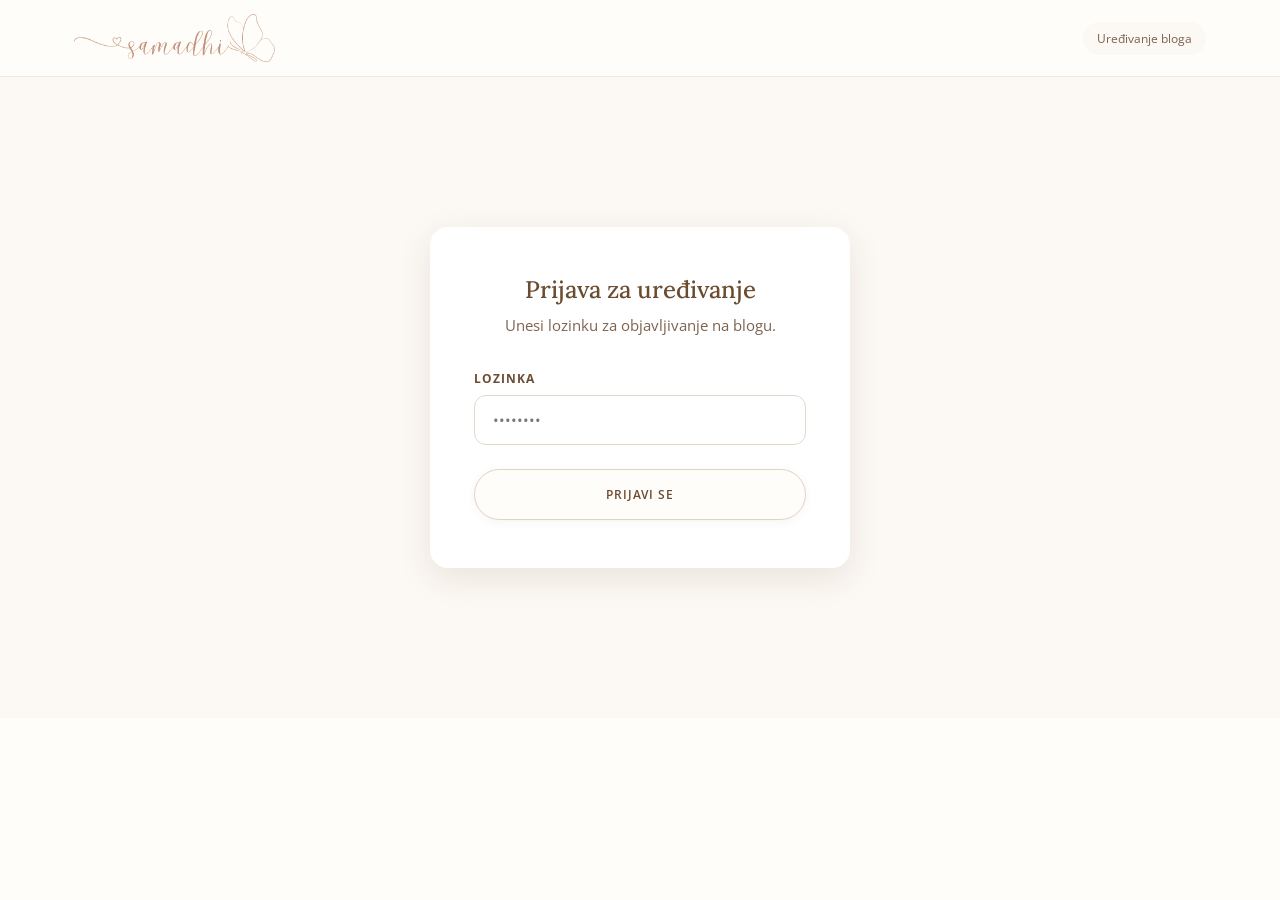
==== admin.html @ ea444161 "Linija ispod tabova baš tanka — 1px (v=26) Co-Authored-By: Claude Fable 5 <noreply@anthropic.com>" ====
<!DOCTYPE html>
<html lang="hr">
<head>
<meta charset="UTF-8">
<meta name="viewport" content="width=device-width, initial-scale=1.0">
<meta name="robots" content="noindex, nofollow">
<title>Uređivanje bloga | Petra Pavlek</title>
<link rel="preconnect" href="https://fonts.googleapis.com">
<link rel="preconnect" href="https://fonts.gstatic.com" crossorigin>
<link href="https://fonts.googleapis.com/css2?family=Lora:ital,wght@0,400;0,500;0,600;0,700;1,400&family=Open+Sans:wght@300;400;500;600;700&display=swap" rel="stylesheet">
<link rel="stylesheet" href="style.css?v=26">
<style>
  .admin-wrap{max-width:860px;margin:0 auto;padding:50px 24px 90px;}
  .admin-bar{display:flex;justify-content:space-between;align-items:center;gap:16px;margin-bottom:30px;flex-wrap:wrap;}
  .admin-bar h1{font-size:26px;font-weight:500;}
  .pill{font-size:12px;background:var(--light);border-radius:100px;padding:6px 14px;color:var(--grey);}
  #editor-card{background:#fff;border-radius:18px;box-shadow:0 10px 34px rgba(20,40,40,.10);padding:36px;}
  .toolbar{display:flex;gap:6px;flex-wrap:wrap;border:1px solid #d0d5d2;border-bottom:none;border-radius:12px 12px 0 0;padding:8px;background:#fafbfb;}
  .toolbar button{border:none;background:#fff;border:1px solid #e3e7e6;border-radius:8px;padding:7px 12px;font-family:inherit;font-size:13px;cursor:pointer;color:var(--dark);}
  .toolbar button:hover{background:var(--teal);color:#fff;border-color:var(--teal);}
  .toolbar button b{font-weight:700;}
  #editor{min-height:320px;border:1px solid #d0d5d2;border-radius:0 0 12px 12px;padding:18px 20px;outline:none;font-size:16px;line-height:1.75;background:#fff;}
  #editor:focus{border-color:var(--teal);}
  #editor:empty::before{content:'Napiši ili zalijepi svoj tekst ovdje…';color:#a5a3a3;}
  #editor h2{font-size:22px;margin:18px 0 8px;}
  #editor blockquote{border-left:3px solid var(--teal);padding-left:14px;color:var(--grey);font-style:italic;margin:12px 0;}
  #editor img{max-width:100%;border-radius:12px;margin:10px 0;}
  #editor p{margin-bottom:12px;}
  .cover-preview{margin-top:10px;border-radius:12px;max-height:200px;object-fit:cover;display:none;}
  .btn-row{display:flex;gap:12px;margin-top:22px;flex-wrap:wrap;align-items:center;}
  .btn.secondary{background:#e9eeee;color:var(--dark);}
  .status{font-size:14px;color:var(--teal);font-weight:600;}
  .status.err{color:#b23b3b;}
  .post-row{display:flex;justify-content:space-between;align-items:center;gap:14px;background:var(--light);border-radius:12px;padding:14px 20px;margin-bottom:10px;flex-wrap:wrap;}
  .post-row strong{font-family:'Lora',Georgia,serif;font-weight:600;color:var(--dark);}
  .post-row .meta{font-size:12.5px;color:#8a8888;}
  .post-actions{display:flex;gap:8px;}
  .mini{font-size:11px;font-weight:700;letter-spacing:.08em;text-transform:uppercase;padding:8px 16px;border-radius:100px;border:none;cursor:pointer;}
  .mini.edit{background:var(--teal);color:#fff;}
  .mini.del{background:#f1dcdc;color:#8a2f2f;}
  #login-card{max-width:420px;margin:70px auto;}
  h2.section{font-size:20px;font-weight:600;margin:44px 0 16px;}
  @media (max-width:560px){
    .admin-wrap{padding:30px 16px 60px;}
    #editor-card{padding:24px 18px;}
    .post-row{padding:12px 16px;}
  }
</style>
</head>
<body>

<header>
  <div class="wrap nav">
    <a href="index.html" class="logo"><img src="img/logo-samadhi.png" alt="Samadhi by Petra Pavlek"></a>
    <span class="pill">Uređivanje bloga</span>
  </div>
</header>

<div class="form-wrap" id="login-view">
  <div class="form-card" id="login-card">
    <h2>Prijava za uređivanje</h2>
    <p class="sub">Unesi lozinku za objavljivanje na blogu.</p>
    <form id="login-form">
      <div class="field">
        <label for="pass">Lozinka</label>
        <input id="pass" type="password" placeholder="••••••••" required>
      </div>
      <button type="submit" class="btn">Prijavi se</button>
      <p class="form-note status err" id="login-err" style="display:none;">Pogrešna lozinka, pokušaj ponovno.</p>
    </form>
  </div>
</div>

<div class="admin-wrap" id="admin-view" style="display:none;">
  <div class="admin-bar">
    <h1 id="mode-title">Novi blog post</h1>
    <div>
      <a href="blog.html" class="pill" target="_blank">Otvori blog ↗</a>
      <button class="mini del" id="logout">Odjava</button>
    </div>
  </div>

  <div id="editor-card">
    <div class="field">
      <label for="f-title">Naslov</label>
      <input id="f-title" type="text" placeholder="Naslov objave">
    </div>
    <div class="field">
      <label for="f-excerpt">Kratki opis (prikazuje se na listi objava)</label>
      <input id="f-excerpt" type="text" placeholder="Jedna do dvije rečenice o čemu je tekst">
    </div>
    <div class="field">
      <label for="f-cover">Naslovna fotografija</label>
      <input id="f-cover" type="file" accept="image/*">
      <img class="cover-preview" id="cover-preview" alt="">
    </div>
    <div class="field">
      <label>Tekst objave</label>
      <div class="toolbar">
        <button type="button" data-cmd="formatBlock" data-val="h2">Podnaslov</button>
        <button type="button" data-cmd="bold"><b>B</b></button>
        <button type="button" data-cmd="italic"><i>I</i></button>
        <button type="button" data-cmd="underline"><u>U</u></button>
        <button type="button" data-cmd="insertUnorderedList">• Lista</button>
        <button type="button" data-cmd="insertOrderedList">1. Lista</button>
        <button type="button" data-cmd="formatBlock" data-val="blockquote">„Citat“</button>
        <button type="button" id="tb-link">Link</button>
        <button type="button" id="tb-img">📷 Slika</button>
        <button type="button" data-cmd="formatBlock" data-val="p">Običan tekst</button>
      </div>
      <div id="editor" contenteditable="true"></div>
    </div>
    <div class="btn-row">
      <button class="btn" id="publish">Objavi</button>
      <button class="btn secondary" id="new-post" style="display:none;">＋ Novi post</button>
      <span class="status" id="status"></span>
    </div>
    <p class="form-note" style="text-align:left;">Tekst zalijepi tipkama Cmd+V (Mac) ili Ctrl+V (Windows) direktno u polje. Sliku ubacuješ gumbom 📷. Nakon objave, novi tekst je na blogu za oko minutu.</p>
  </div>

  <h2 class="section">Objavljeni postovi</h2>
  <div id="post-list"><p class="meta">Učitavam…</p></div>
</div>

<script>
var API = '/api/blog';
var editingSlug = null;
var coverData = '';
var editor = document.getElementById('editor');

function pass(){ return sessionStorage.getItem('blogpass') || ''; }

// ---- prijava ----
document.getElementById('login-form').addEventListener('submit', function(e){
  e.preventDefault();
  var p = document.getElementById('pass').value;
  fetch(API, {method:'POST', headers:{'Content-Type':'application/json'}, body: JSON.stringify({action:'login', password:p})})
    .then(function(r){
      if (r.ok) { sessionStorage.setItem('blogpass', p); showAdmin(); }
      else document.getElementById('login-err').style.display = 'block';
    });
});
document.getElementById('logout').addEventListener('click', function(){
  sessionStorage.removeItem('blogpass'); location.reload();
});

function showAdmin(){
  document.getElementById('login-view').style.display = 'none';
  document.getElementById('admin-view').style.display = 'block';
  loadList();
}
if (pass()) showAdmin();

// ---- alatna traka ----
document.querySelectorAll('.toolbar button[data-cmd]').forEach(function(b){
  b.addEventListener('mousedown', function(e){ e.preventDefault(); }); // zadrži selekciju
  b.addEventListener('click', function(){
    editor.focus();
    document.execCommand(b.dataset.cmd, false, b.dataset.val || null);
  });
});
document.getElementById('tb-link').addEventListener('mousedown', function(e){ e.preventDefault(); });
document.getElementById('tb-link').addEventListener('click', function(){
  var url = prompt('Adresa linka (https://…):');
  if (url) { editor.focus(); document.execCommand('createLink', false, url); }
});

// ---- lijepljenje: uvijek kao čisti tekst (radi u svim preglednicima) ----
editor.addEventListener('paste', function(e){
  e.preventDefault();
  var t = (e.clipboardData || window.clipboardData).getData('text/plain');
  if (!t) return;
  t = t.replace(/\r\n/g, '\n');
  var html = t.split(/\n{2,}/).map(function(par){
    return '<p>' + par.split('\n').join('<br>')
      .replace(/&/g,'&amp;').replace(/</g,'&lt;').replace(/>/g,'&gt;')
      .replace(/&lt;br&gt;/g,'<br>') + '</p>';
  }).join('');
  document.execCommand('insertHTML', false, html);
});

// ---- slike ----
function resizeImage(file, maxW, cb){
  var img = new Image();
  img.onload = function(){
    var w = Math.min(maxW, img.width);
    var h = Math.round(img.height * w / img.width);
    var c = document.createElement('canvas');
    c.width = w; c.height = h;
    c.getContext('2d').drawImage(img, 0, 0, w, h);
    cb(c.toDataURL('image/jpeg', 0.82));
  };
  img.src = URL.createObjectURL(file);
}
document.getElementById('tb-img').addEventListener('mousedown', function(e){ e.preventDefault(); });
document.getElementById('tb-img').addEventListener('click', function(){
  var inp = document.createElement('input');
  inp.type = 'file'; inp.accept = 'image/*';
  inp.onchange = function(){
    if (!inp.files[0]) return;
    resizeImage(inp.files[0], 1400, function(dataUri){
      editor.focus();
      document.execCommand('insertHTML', false, '<img src="' + dataUri + '"><p><br></p>');
    });
  };
  inp.click();
});
// naslovna fotka: automatski izreži na omjer 3:2 (1200x800) da sve kartice izgledaju jednako
function cropCover(file, cb){
  var img = new Image();
  img.onload = function(){
    var TW = 1200, TH = 800;
    var scale = Math.max(TW / img.width, TH / img.height);
    var sw = TW / scale, sh = TH / scale;
    var sx = (img.width - sw) / 2, sy = (img.height - sh) / 2;
    var c = document.createElement('canvas');
    c.width = TW; c.height = TH;
    c.getContext('2d').drawImage(img, sx, sy, sw, sh, 0, 0, TW, TH);
    cb(c.toDataURL('image/jpeg', 0.82));
  };
  img.src = URL.createObjectURL(file);
}
document.getElementById('f-cover').addEventListener('change', function(){
  if (!this.files[0]) return;
  cropCover(this.files[0], function(dataUri){
    coverData = dataUri;
    var pv = document.getElementById('cover-preview');
    pv.src = dataUri; pv.style.display = 'block';
  });
});

// ---- slug ----
function slugify(s){
  var map = {'č':'c','ć':'c','ž':'z','š':'s','đ':'d'};
  return s.toLowerCase().replace(/[čćžšđ]/g, function(c){return map[c];})
    .replace(/[^a-z0-9]+/g, '-').replace(/^-+|-+$/g, '').slice(0, 60);
}

// ---- objava ----
document.getElementById('publish').addEventListener('click', function(){
  var title = document.getElementById('f-title').value.trim();
  var excerpt = document.getElementById('f-excerpt').value.trim();
  var html = editor.innerHTML;
  var st = document.getElementById('status');
  if (!title) { st.textContent = 'Upiši naslov.'; st.className = 'status err'; return; }
  if (editor.textContent.trim().length < 10 && editor.querySelectorAll('img').length === 0) {
    st.textContent = 'Tekst je prazan.'; st.className = 'status err'; return;
  }
  st.textContent = 'Objavljujem…'; st.className = 'status';
  var slug = editingSlug || slugify(title);
  fetch(API, {method:'POST', headers:{'Content-Type':'application/json'},
    body: JSON.stringify({action:'publish', password: pass(), slug: slug, title: title, excerpt: excerpt, html: html, cover: coverData})})
    .then(function(r){ return r.json().then(function(j){ return {ok: r.ok, j: j}; }); })
    .then(function(res){
      if (res.ok) {
        st.textContent = 'Objavljeno! Post je na blogu za ~1 min.'; st.className = 'status';
        editingSlug = res.j.slug;
        document.getElementById('new-post').style.display = 'inline-block';
        loadList();
      } else {
        st.textContent = 'Greška: ' + (res.j.error || 'nepoznato'); st.className = 'status err';
      }
    })
    .catch(function(e){ st.textContent = 'Greška: ' + e; st.className = 'status err'; });
});

// ---- novi post / uređivanje / brisanje ----
document.getElementById('new-post').addEventListener('click', function(){
  editingSlug = null; coverData = '';
  document.getElementById('f-title').value = '';
  document.getElementById('f-excerpt').value = '';
  document.getElementById('cover-preview').style.display = 'none';
  document.getElementById('f-cover').value = '';
  editor.innerHTML = '';
  document.getElementById('status').textContent = '';
  this.style.display = 'none';
  document.getElementById('mode-title').textContent = 'Novi blog post';
});

function loadList(){
  fetch(API, {cache:'no-store'}).then(function(r){ return r.ok ? r.json() : []; }).then(function(posts){
    var el = document.getElementById('post-list');
    if (!posts.length) { el.innerHTML = '<p class="meta">Još nema objava.</p>'; return; }
    el.innerHTML = '';
    posts.forEach(function(p){
      var row = document.createElement('div');
      row.className = 'post-row';
      row.innerHTML = '<div><strong></strong><div class="meta">' + (p.date || '') + ' · ' + p.slug + '</div></div>' +
        '<div class="post-actions"><button class="mini edit">Uredi</button><button class="mini del">Obriši</button></div>';
      row.querySelector('strong').textContent = p.title;
      row.querySelector('.edit').addEventListener('click', function(){ editPost(p.slug); });
      row.querySelector('.del').addEventListener('click', function(){
        if (!confirm('Sigurno obrisati "' + p.title + '"?')) return;
        fetch(API, {method:'POST', headers:{'Content-Type':'application/json'},
          body: JSON.stringify({action:'delete', password: pass(), slug: p.slug})})
          .then(function(){ loadList(); });
      });
      el.appendChild(row);
    });
  }).catch(function(){ document.getElementById('post-list').innerHTML = '<p class="meta">Lista dostupna nakon objave na webu.</p>'; });
}

function editPost(slug){
  fetch(API + '?slug=' + slug, {cache:'no-store'}).then(function(r){ return r.json(); }).then(function(p){
    editingSlug = p.slug;
    document.getElementById('f-title').value = p.title;
    document.getElementById('f-excerpt').value = p.excerpt || '';
    editor.innerHTML = p.html;
    coverData = p.cover || '';
    var pv = document.getElementById('cover-preview');
    if (p.cover) { pv.src = p.cover; pv.style.display = 'block'; } else { pv.style.display = 'none'; }
    document.getElementById('mode-title').textContent = 'Uređivanje: ' + p.title;
    document.getElementById('new-post').style.display = 'inline-block';
    window.scrollTo(0, 0);
  });
}
</script>

</body>
</html>
---- style.css ----
:root{
  --teal:#b9a390;
  --teal-dark:#a08a76;
  --dark:#6b4c31;
  --grey:#7c6350;
  --light:#fcf8f3;
  --white:#fffdfa;
}
*{margin:0;padding:0;box-sizing:border-box;}
html{scroll-behavior:smooth;}
body{font-family:'Open Sans',Arial,sans-serif;color:var(--grey);line-height:1.75;font-size:16px;background:var(--white);}
h1,h2,h3{font-family:'Lora',Georgia,serif;color:var(--dark);font-weight:600;line-height:1.25;}
img{max-width:100%;display:block;}
a{text-decoration:none;color:inherit;}
.wrap{max-width:1180px;margin:0 auto;padding:0 24px;}

/* ---------- Header ---------- */
header{position:sticky;top:0;z-index:50;background:#fffdfa;border-bottom:1px solid #f1e9e0;}
.nav{display:flex;align-items:center;justify-content:space-between;height:76px;}
.logo{display:flex;align-items:center;}
.logo img{height:48px;width:auto;display:block;}
nav ul{display:flex;gap:24px;list-style:none;align-items:center;}
nav a{font-size:12px;font-weight:600;letter-spacing:.07em;text-transform:uppercase;color:var(--grey);transition:color .2s;white-space:nowrap;}
nav li{position:relative;}
nav li.has-dropdown > a::after{content:' ▾';font-size:10px;color:var(--teal);}
.dropdown{display:none;position:absolute;top:100%;left:50%;transform:translateX(-50%);background:#fff;box-shadow:0 14px 34px rgba(74,52,38,.14);border-radius:12px;padding:10px 0;min-width:250px;list-style:none;z-index:60;}
nav li.has-dropdown:hover > .dropdown{display:block;}
.dropdown li{width:100%;}
.dropdown a{display:block;padding:10px 20px;font-size:13px;font-weight:600;letter-spacing:0;text-transform:none;color:var(--dark);white-space:nowrap;}
.dropdown a:hover{background:var(--light);color:var(--dark);}
nav a:hover{color:var(--dark);text-decoration:underline;text-underline-offset:8px;text-decoration-thickness:1px;text-decoration-color:#c9ab8e;}
nav a.active:not(.nav-cta){color:var(--dark);text-decoration:underline;text-underline-offset:8px;text-decoration-thickness:1px;text-decoration-color:#c9ab8e;}
.nav-cta{background:#fffdfa;color:var(--dark) !important;padding:11px 22px;border-radius:100px;border:1px solid #e3d3c1;}
.nav-cta:hover{background:#f5ebe1;}
.burger{display:none;background:none;border:none;font-size:26px;color:var(--dark);cursor:pointer;}

/* ---------- Hero (naslovni, sa slikom) ---------- */
.hero{position:relative;background:radial-gradient(120% 140% at 75% 20%, #fffefc 0%, #faf5ee 50%, #f1e9dd 100%);overflow:hidden;}
.hero-grid{display:grid;grid-template-columns:1.05fr .95fr;align-items:center;gap:40px;min-height:66vh;}
.hero-text{padding:90px 0;align-self:center;}
.hero .kicker,.page-hero .kicker{font-size:13px;letter-spacing:.35em;text-transform:uppercase;font-weight:600;color:var(--grey);margin-bottom:18px;}
.kicker-line{font-size:16px;font-weight:500;color:var(--grey);margin-bottom:14px;}
.hero h1{font-size:clamp(30px,4vw,46px);font-weight:500;margin-bottom:22px;color:var(--dark);}
.hero p{max-width:520px;margin:0 0 36px;font-size:16px;color:var(--grey);font-weight:400;}
.hero-photo{display:flex;justify-content:center;padding:60px 0;}
.portrait{position:relative;width:min(400px,86%);}
.portrait img{width:100%;aspect-ratio:3/4;object-fit:cover;object-position:center 22%;border-radius:210px 210px 18px 18px;box-shadow:0 30px 60px rgba(74,52,38,.22);position:relative;z-index:1;}
.portrait::before{content:'';position:absolute;top:-16px;right:-16px;bottom:16px;left:16px;border:1px solid rgba(185,163,144,.4);border-radius:210px 210px 18px 18px;}
.portrait img.butterfly{position:absolute;top:-14px;left:26px;width:60px;height:auto;aspect-ratio:auto;object-fit:contain;box-shadow:none;border-radius:0;z-index:2;}
.btn{display:inline-block;background:#fffdfa;color:var(--dark);font-size:12px;font-weight:600;letter-spacing:.07em;text-transform:uppercase;padding:16px 36px;border-radius:100px;transition:background .2s,transform .2s,border-color .2s;border:1px solid #e3d3c1;box-shadow:0 2px 10px rgba(74,52,38,.05);cursor:pointer;font-family:inherit;}
.btn:hover{background:#f5ebe1;border-color:#d9c5ae;transform:translateY(-2px);}

/* ---------- Page hero (podstranice, bez slike) ---------- */
.page-hero{background:radial-gradient(120% 140% at 75% 20%, #fffefc 0%, #faf5ee 50%, #f1e9dd 100%);text-align:center;padding:90px 24px;}
.page-hero h1{font-size:clamp(26px,3.4vw,38px);font-weight:500;margin-bottom:16px;}
.page-hero p{max-width:640px;margin:0 auto;font-size:18px;font-weight:300;}
.page-hero p.lead{font-size:18px;font-weight:300;color:var(--grey);max-width:680px;line-height:1.75;}

/* ---------- Intro ---------- */
.intro{padding:100px 0 80px;text-align:center;}
.intro h2{font-size:clamp(26px,3.5vw,38px);max-width:760px;margin:0 auto 28px;font-weight:500;}
.intro h2 em{color:var(--grey);font-style:italic;}
.intro p{max-width:720px;margin:0 auto 20px;}
.rule{width:64px;height:1px;background:var(--teal);margin:0 auto 34px;border-radius:2px;}

/* ---------- Programi ---------- */
.programs{padding:20px 0 40px;}
.program{display:grid;grid-template-columns:1fr 1fr;gap:0;margin-bottom:70px;background:var(--light);border-radius:18px;overflow:hidden;}
.program:nth-child(even) .program-img{order:2;}
.program-img{min-height:380px;background-size:cover;background-position:center;}
.program-body{padding:60px 56px;display:flex;flex-direction:column;justify-content:center;align-items:flex-start;}
.program-body .tag{font-size:12px;font-weight:700;letter-spacing:.25em;text-transform:uppercase;color:var(--grey);margin-bottom:14px;}
.program-body h3{font-size:clamp(24px,3vw,32px);margin-bottom:18px;font-weight:500;}
.program-body p{margin-bottom:28px;}
.btn-outline{display:inline-block;font-size:12px;font-weight:600;letter-spacing:.07em;text-transform:uppercase;color:var(--dark);border:1px solid #dcc9b5;padding:13px 30px;border-radius:100px;transition:all .2s;background:transparent;}
.btn-outline:hover{background:#f5ebe1;border-color:#d9c5ae;color:var(--dark);}

/* ---------- Konstelacije (kupnja) ---------- */
.shop{padding:90px 0;background:var(--light);}
.shop h2{text-align:center;font-size:clamp(26px,3.5vw,38px);font-weight:500;margin-bottom:12px;}
.shop .sub{text-align:center;max-width:640px;margin:0 auto 54px;}
.shop-grid{display:grid;grid-template-columns:repeat(3,1fr);gap:28px;}
.shop-grid.grid-2{grid-template-columns:repeat(2,1fr);max-width:900px;margin:0 auto;}
.shop-card{background:#fff;border-radius:18px;overflow:hidden;display:flex;flex-direction:column;box-shadow:0 6px 24px rgba(74,52,38,.06);transition:transform .25s,box-shadow .25s;}
.shop-card:hover{transform:translateY(-5px);box-shadow:0 14px 34px rgba(74,52,38,.12);}
.shop-img{height:220px;background-size:cover;background-position:center;}
.shop-body{padding:28px 26px 30px;display:flex;flex-direction:column;flex:1;text-align:center;}
.shop-body h3{font-size:19px;font-weight:600;margin-bottom:10px;line-height:1.4;}
.shop-body .desc{font-size:14px;margin-bottom:18px;}
.price{font-family:'Lora',Georgia,serif;font-size:26px;color:var(--dark);font-weight:600;margin:auto 0 20px;}
.price small{font-size:13px;color:var(--grey);font-family:'Open Sans',sans-serif;font-weight:400;display:block;margin-top:2px;}
.shop-body .btn{padding:13px 28px;font-size:12px;align-self:center;}
.shop-more{text-align:center;margin-top:44px;display:flex;flex-direction:column;gap:14px;align-items:center;}

/* ---------- CTA traka ---------- */
.choose{background:#f5ebe1;color:var(--grey);text-align:center;padding:96px 24px;}
.choose h2{color:var(--dark);font-size:clamp(20px,2.8vw,29px);font-weight:500;margin-bottom:18px;}
.choose p{max-width:560px;margin:0 auto 36px;font-size:17px;color:var(--grey);}
.choose .btn{background:#fffdfa;color:var(--dark);}
.choose .btn:hover{background:#f5ebe1;color:var(--dark);}

/* ---------- Citat ---------- */
.quote{padding:110px 24px;text-align:center;background:var(--light);}
.quote blockquote{font-family:'Lora',Georgia,serif;font-style:italic;font-size:clamp(20px,2.8vw,28px);color:var(--dark);max-width:820px;margin:0 auto;line-height:1.6;font-weight:400;}

/* ---------- Sadržaj s slikom (konstelacije) ---------- */
.split{padding:90px 0;}
.split-grid{display:grid;grid-template-columns:1fr 1fr;gap:64px;align-items:center;}
.split-grid img{border-radius:18px;box-shadow:0 14px 34px rgba(74,52,38,.12);}
.split-text h2{font-size:clamp(24px,3vw,34px);font-weight:500;margin-bottom:18px;}
.split-text p{margin-bottom:16px;}

/* ---------- Benefiti ---------- */
.benefits{padding:80px 0 90px;background:var(--light);}
.benefits h2{text-align:center;font-size:clamp(24px,3vw,34px);font-weight:500;margin-bottom:12px;}
.benefits .sub{text-align:center;max-width:700px;margin:0 auto 50px;}
.benefit-grid{display:flex;flex-wrap:wrap;gap:24px;justify-content:center;}
.benefit{background:#fff;border-radius:18px;padding:36px 32px;box-shadow:0 6px 24px rgba(74,52,38,.06);flex:0 1 352px;transition:transform .25s,box-shadow .25s;}
.benefit:hover{transform:translateY(-4px);box-shadow:0 14px 34px rgba(74,52,38,.12);}
.benefit h3{font-size:16px;font-weight:600;letter-spacing:.08em;text-transform:uppercase;color:var(--dark);margin-bottom:12px;}
.benefit h3::before{content:'';display:block;width:34px;height:3px;background:var(--teal);border-radius:2px;margin-bottom:14px;}
.benefit p{font-size:14.5px;}

/* ---------- Blog ---------- */
.post-list{padding:80px 0;}
.post-card{display:grid;grid-template-columns:.9fr 1.1fr;gap:0;background:var(--light);border-radius:18px;overflow:hidden;transition:transform .25s,box-shadow .25s;}
.post-card:hover{transform:translateY(-4px);box-shadow:0 14px 34px rgba(74,52,38,.12);}
.post-card-img{min-height:320px;background-size:cover;background-position:center;}
.post-card{min-height:320px;}
.post-card-body{padding:44px 46px;display:flex;flex-direction:column;justify-content:center;align-items:flex-start;}
.post-card-body .tag{font-size:12px;font-weight:700;letter-spacing:.25em;text-transform:uppercase;color:var(--grey);margin-bottom:12px;}
.post-card-body h2{font-size:clamp(20px,2.6vw,28px);font-weight:500;margin-bottom:14px;display:-webkit-box;-webkit-line-clamp:2;-webkit-box-orient:vertical;overflow:hidden;}
.post-card-body p{font-size:15px;margin-bottom:24px;display:-webkit-box;-webkit-line-clamp:2;-webkit-box-orient:vertical;overflow:hidden;}
.article{max-width:760px;margin:0 auto;padding:90px 24px;}
.article .tag{font-size:12px;font-weight:700;letter-spacing:.25em;text-transform:uppercase;color:var(--grey);margin-bottom:14px;}
.article h1{font-size:clamp(28px,4vw,42px);font-weight:500;margin-bottom:28px;}
.article h2{font-size:22px;font-weight:600;margin:40px 0 14px;}
.article p{margin-bottom:18px;}
.article img{border-radius:18px;margin:10px 0 30px;}
.article img.cover{width:100%;max-height:440px;object-fit:cover;}
.article div img{max-height:520px;object-fit:contain;margin:16px auto;}

/* ---------- Forme (kontakt, portal) ---------- */
.form-card{background:#fff;border-radius:18px;padding:48px 44px;box-shadow:0 10px 34px rgba(74,52,38,.10);max-width:520px;margin:0 auto;}
.form-card h2{font-size:24px;font-weight:500;margin-bottom:8px;text-align:center;}
.form-card .sub{font-size:14.5px;text-align:center;margin-bottom:30px;}
.field{margin-bottom:16px;text-align:left;}
.field label{display:block;font-size:12px;font-weight:700;letter-spacing:.08em;text-transform:uppercase;color:var(--dark);margin-bottom:6px;}
.field input,.field textarea{width:100%;padding:14px 18px;border:1px solid #e4d9cc;border-radius:12px;font-family:inherit;font-size:15px;outline:none;background:#fff;}
.field input:focus,.field textarea:focus{border-color:var(--teal);}
.field textarea{min-height:130px;resize:vertical;}
.form-card .btn{width:100%;margin-top:8px;}
.form-note{font-size:12.5px;color:#98897d;margin-top:16px;text-align:center;}
.form-wrap{padding:80px 24px;background:var(--light);}
.form-success{color:var(--teal);font-weight:600;text-align:center;padding:20px 0;}

/* ---------- FAQ ---------- */
.faq{max-width:780px;margin:0 auto;padding:70px 24px 90px;}
.faq details{background:#fff;border:1px solid #efe5d9;border-radius:14px;margin-bottom:12px;box-shadow:0 4px 16px rgba(74,52,38,.04);}
.faq summary{cursor:pointer;list-style:none;padding:20px 54px 20px 24px;font-family:'Lora',Georgia,serif;font-size:18px;font-weight:600;color:var(--dark);position:relative;}
.faq summary::-webkit-details-marker{display:none;}
.faq summary::after{content:'+';position:absolute;right:22px;top:50%;transform:translateY(-50%);font-size:24px;color:var(--teal);font-family:'Open Sans',sans-serif;font-weight:300;transition:transform .2s;}
.faq details[open] summary::after{content:'−';}
.faq details p{padding:0 24px 20px;color:var(--grey);font-size:14.5px;line-height:1.7;}
.faq.benefits-acc{padding:0;max-width:820px;margin:0 auto;}

/* ---------- Newsletter ---------- */
.newsletter{padding:90px 24px;text-align:center;}
.newsletter h2{font-size:clamp(24px,3vw,32px);font-weight:500;margin-bottom:14px;}
.newsletter p{max-width:560px;margin:0 auto 34px;}
.nl-form{display:flex;gap:12px;max-width:640px;margin:0 auto;}
.newsletter p.nl-note,.nl-note{font-size:12.5px;color:#98897d;margin:34px auto 0;}
.nl-note a{color:#98897d;}
.nl-form input{flex:1;padding:15px 22px;border:1px solid #e4d9cc;border-radius:100px;font-family:inherit;font-size:15px;outline:none;}
.nl-form input:focus{border-color:var(--teal);}
.nl-form button{background:#fffdfa;color:var(--dark);border:1px solid #e3d3c1;font-size:12px;font-weight:600;letter-spacing:.07em;text-transform:uppercase;padding:15px 30px;border-radius:100px;cursor:pointer;transition:background .2s;}
.nl-form button:hover{background:#f5ebe1;}

/* ---------- Footer ---------- */
footer{background:#f5ebe1;color:var(--grey);padding:70px 0 40px;font-size:14px;}
.footer-top{display:flex;flex-wrap:wrap;justify-content:space-between;gap:40px;padding-bottom:44px;border-bottom:1px solid #e2d3c2;}
.footer-brand{font-family:'Lora',Georgia,serif;font-size:20px;letter-spacing:.14em;text-transform:uppercase;color:var(--dark);margin-bottom:10px;}
.socials{display:flex;gap:12px;margin-top:18px;}
.socials a{width:40px;height:40px;border-radius:50%;background:#fffdfa;border:1px solid #e3d3c1;display:flex;align-items:center;justify-content:center;transition:background .2s,transform .2s,border-color .2s;box-shadow:0 2px 8px rgba(74,52,38,.05);}
.socials a:hover{background:#f5ebe1;border-color:#d9c5ae;transform:translateY(-2px);}
.socials svg{width:18px;height:18px;fill:var(--dark);display:block;}
.footer-links{display:flex;gap:28px;flex-wrap:wrap;align-items:center;}
.footer-links a{color:var(--grey);transition:color .2s;}
.footer-links a:hover{color:var(--teal);}
.eu{display:flex;align-items:center;gap:28px;flex-wrap:wrap;padding:36px 0 0;}
.eu img{width:250px;background:#fff;padding:10px 16px;border-radius:8px;}
.eu p{font-size:12.5px;line-height:1.7;max-width:720px;color:var(--grey);}
.copy{margin-top:34px;font-size:12.5px;color:#a5968a;}

/* ---------- Responsive ---------- */
@media (max-width:1080px){
  nav ul{display:none;}
  .burger{display:block;}
  nav.open ul{display:flex;flex-direction:column;position:absolute;top:76px;left:0;right:0;background:#fff;padding:24px;border-bottom:1px solid #f1e9e0;gap:18px;}
  nav.open li{text-align:center;}
  nav.open .dropdown{display:flex;flex-direction:column;align-items:center;position:static;transform:none;box-shadow:none;padding:10px 0 0;min-width:0;gap:10px;background:none;border-bottom:none;}
  nav.open .dropdown a{padding:0;font-size:12.5px;color:var(--grey);text-align:center;}
}
@media (max-width:900px){
  .hero-grid{gap:20px;min-height:0;}
  .hero-text{padding:60px 0;}
  .hero h1{font-size:clamp(26px,4.5vw,40px);}
  .hero p{font-size:15px;margin-bottom:26px;}
  .hero .btn{padding:13px 24px;font-size:12px;}
  .portrait{width:min(320px,86%);}
  .program{grid-template-columns:1fr;}
  .program:nth-child(even) .program-img{order:0;}
  .program-img{min-height:260px;}
  .program-body{padding:40px 30px;}
  .shop-grid,.shop-grid.grid-2{grid-template-columns:1fr;}
  .split-grid{grid-template-columns:1fr;gap:36px;}
  .post-card{grid-template-columns:1fr;}
  .post-card-img{min-height:220px;}
  .post-card-body{padding:34px 28px;}
  .nl-form{flex-direction:column;}
  .nl-form button{width:100%;}
}
@media (max-width:560px){
  .hero-grid{grid-template-columns:1fr;gap:0;}
  .hero-text{padding:60px 0 36px;text-align:center;}
  .hero h1{font-size:clamp(30px,8vw,38px);}
  .hero p{margin:0 auto 30px;}
  .portrait{width:min(280px,80%);}
  .form-card{padding:36px 24px;}
  .page-hero{padding:64px 20px;}
  .intro{padding:70px 0 50px;}
  .shop{padding:64px 0;}
  .shop-more .btn,.shop-more .btn-outline{font-size:11px;padding:12px 22px;}
  .choose{padding:70px 20px;}
  .quote{padding:70px 20px;}
  .newsletter{padding:64px 20px;}
  .article{padding:60px 20px;}
  .split{padding:60px 0;}
  .benefits{padding:60px 0;}
  .post-card-body{padding:28px 22px;}
}
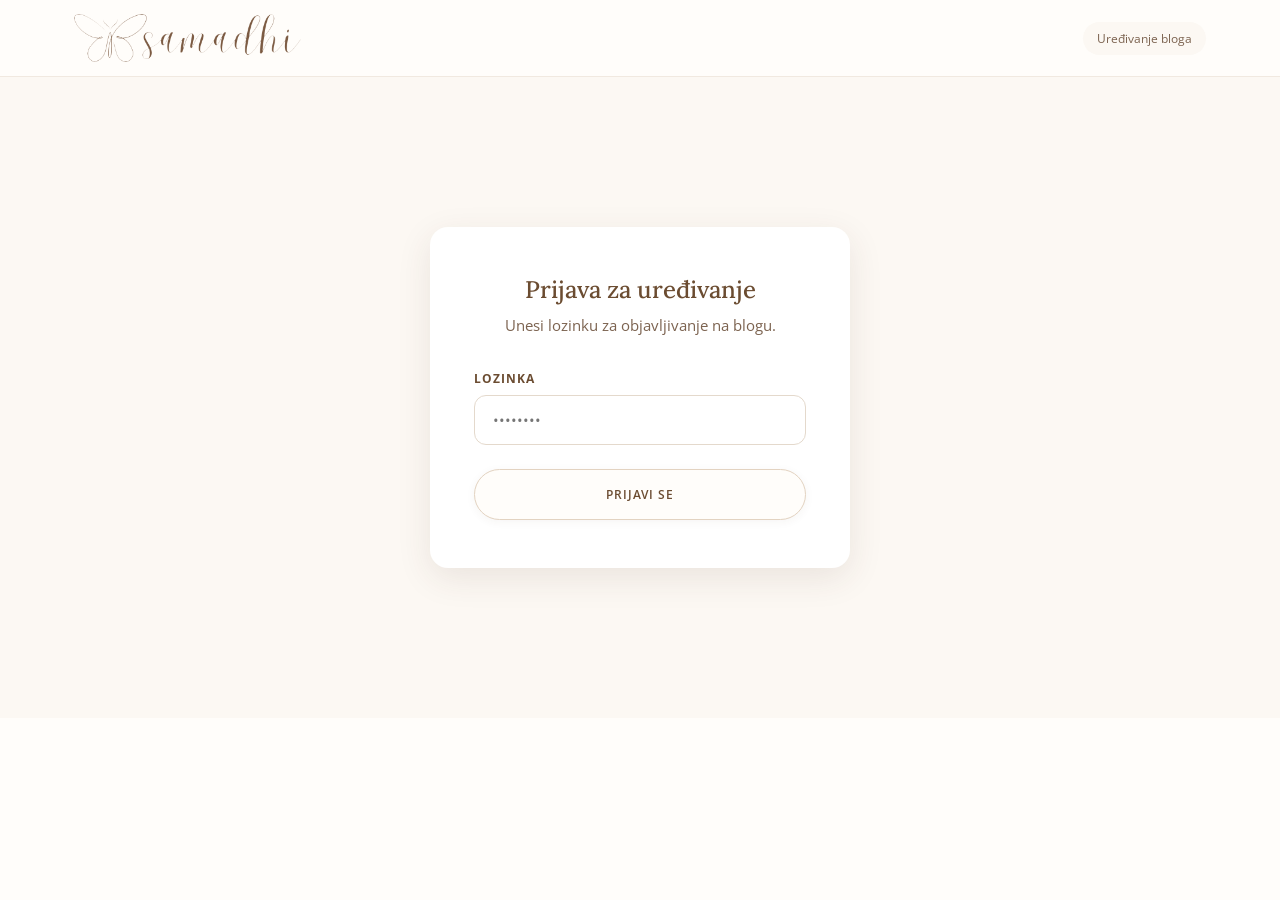
==== commit 10e0ff41: "Poboljšani logo: leptir i tekst u jednoj liniji, tanje linije, tamnija boja Co-Authored-By: Claude F" ====
--- a/admin.html
+++ b/admin.html
@@ -8,7 +8,7 @@
 <link rel="preconnect" href="https://fonts.googleapis.com">
 <link rel="preconnect" href="https://fonts.gstatic.com" crossorigin>
 <link href="https://fonts.googleapis.com/css2?family=Lora:ital,wght@0,400;0,500;0,600;0,700;1,400&family=Open+Sans:wght@300;400;500;600;700&display=swap" rel="stylesheet">
-<link rel="stylesheet" href="style.css?v=26">
+<link rel="stylesheet" href="style.css?v=29">
 <style>
   .admin-wrap{max-width:860px;margin:0 auto;padding:50px 24px 90px;}
   .admin-bar{display:flex;justify-content:space-between;align-items:center;gap:16px;margin-bottom:30px;flex-wrap:wrap;}
@@ -51,7 +51,7 @@
 
 <header>
   <div class="wrap nav">
-    <a href="index.html" class="logo"><img src="img/logo-samadhi.png" alt="Samadhi by Petra Pavlek"></a>
+    <a href="index.html" class="logo"><img src="img/logo-samadhi2.png" alt="Samadhi by Petra Pavlek"></a>
     <span class="pill">Uređivanje bloga</span>
   </div>
 </header>
--- a/style.css
+++ b/style.css
@@ -28,8 +28,10 @@
 .dropdown li{width:100%;}
 .dropdown a{display:block;padding:10px 20px;font-size:13px;font-weight:600;letter-spacing:0;text-transform:none;color:var(--dark);white-space:nowrap;}
 .dropdown a:hover{background:var(--light);color:var(--dark);}
-nav a:hover{color:var(--dark);text-decoration:underline;text-underline-offset:8px;text-decoration-thickness:1px;text-decoration-color:#c9ab8e;}
+nav a:hover{color:var(--dark);}
+nav a:hover:not(.nav-cta):not(.dropdown a){text-decoration:underline;text-underline-offset:8px;text-decoration-thickness:1px;text-decoration-color:#c9ab8e;}
 nav a.active:not(.nav-cta){color:var(--dark);text-decoration:underline;text-underline-offset:8px;text-decoration-thickness:1px;text-decoration-color:#c9ab8e;}
+nav ul:hover a.active:not(.nav-cta):not(:hover){text-decoration:none;}
 .nav-cta{background:#fffdfa;color:var(--dark) !important;padding:11px 22px;border-radius:100px;border:1px solid #e3d3c1;}
 .nav-cta:hover{background:#f5ebe1;}
 .burger{display:none;background:none;border:none;font-size:26px;color:var(--dark);cursor:pointer;}
@@ -177,7 +179,7 @@
 .nl-form button:hover{background:#f5ebe1;}
 
 /* ---------- Footer ---------- */
-footer{background:#f5ebe1;color:var(--grey);padding:70px 0 40px;font-size:14px;}
+footer{background:#f9f2ea;color:var(--grey);padding:70px 0 40px;font-size:14px;}
 .footer-top{display:flex;flex-wrap:wrap;justify-content:space-between;gap:40px;padding-bottom:44px;border-bottom:1px solid #e2d3c2;}
 .footer-brand{font-family:'Lora',Georgia,serif;font-size:20px;letter-spacing:.14em;text-transform:uppercase;color:var(--dark);margin-bottom:10px;}
 .socials{display:flex;gap:12px;margin-top:18px;}
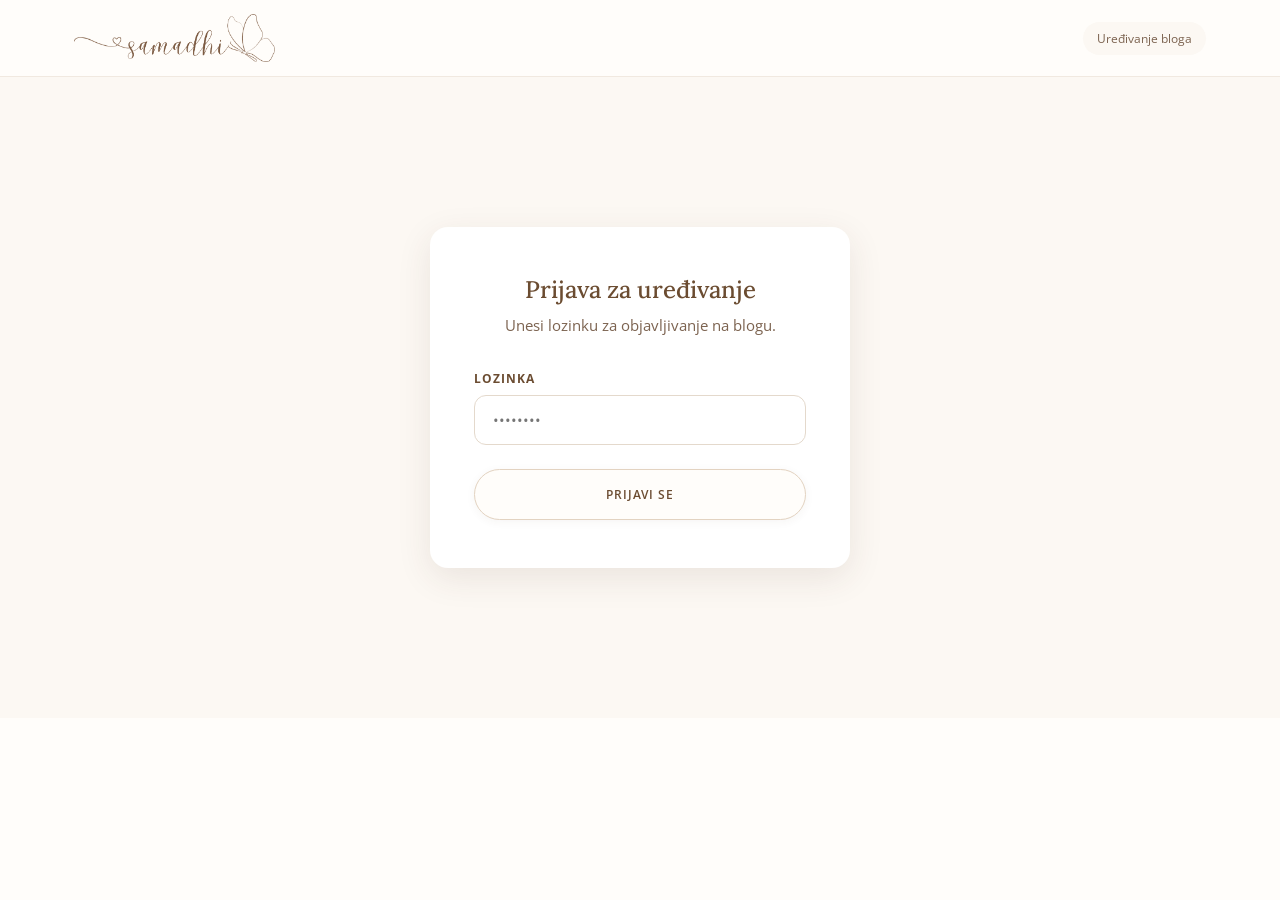
==== commit ec872bf2: "Prijašnji logo (srce + samadhi + leptir) u tamnijoj boji Co-Authored-By: Claude Fable 5 <noreply@ant" ====
--- a/admin.html
+++ b/admin.html
@@ -51,7 +51,7 @@
 
 <header>
   <div class="wrap nav">
-    <a href="index.html" class="logo"><img src="img/logo-samadhi2.png" alt="Samadhi by Petra Pavlek"></a>
+    <a href="index.html" class="logo"><img src="img/logo-samadhi3.png" alt="Samadhi by Petra Pavlek"></a>
     <span class="pill">Uređivanje bloga</span>
   </div>
 </header>
